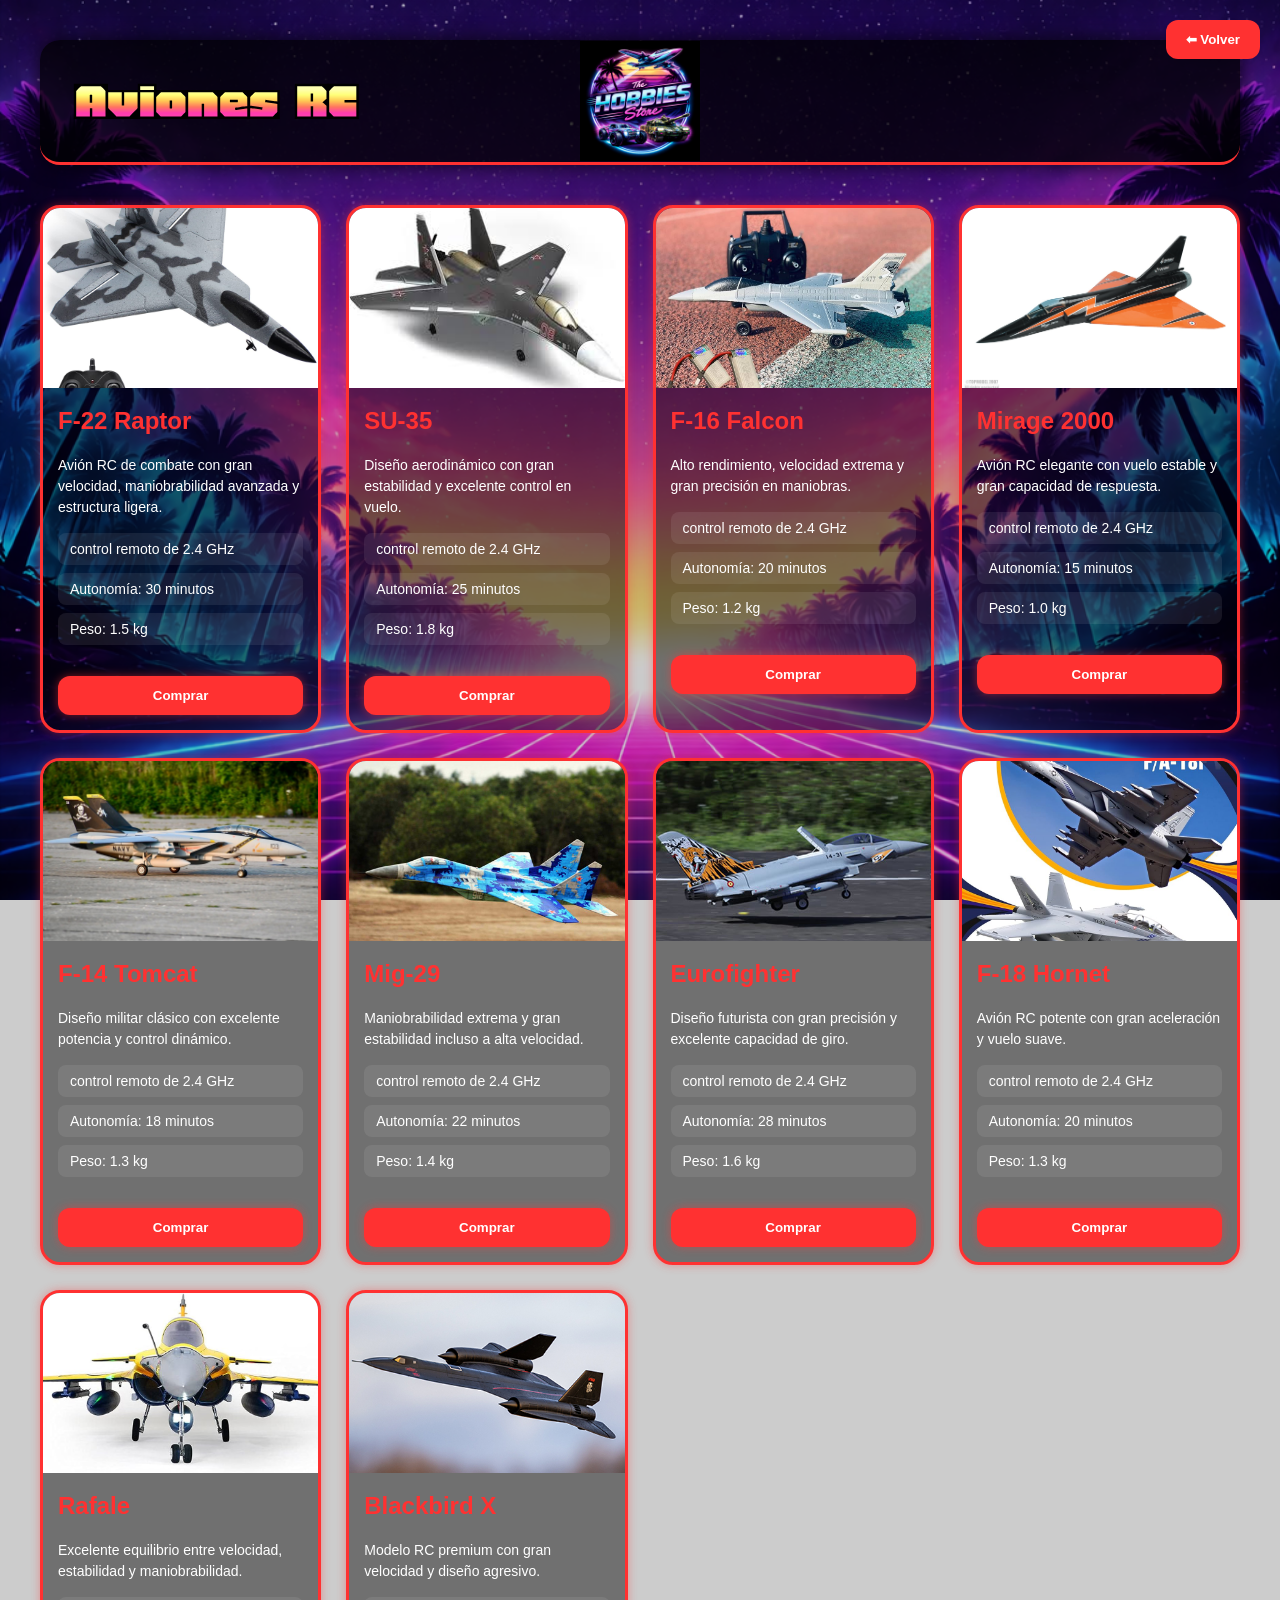
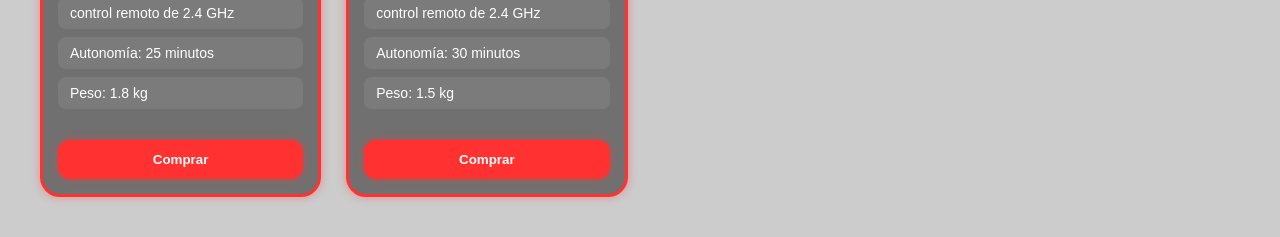
==== aviones.html @ 8b5c064b "proyecto final" ====
<!DOCTYPE html>
<html lang="es">
<head>
<meta charset="UTF-8">
<meta name="viewport" content="width=device-width, initial-scale=1.0">

<title>Aviones RC - The Hobbies Store</title>

<link rel="shortcut icon" href="assets/Tienda de hobbies retro y neón.png" />

<link href="https://fonts.googleapis.com/css2?family=Honk&display=swap" rel="stylesheet">

<link rel="stylesheet" href="css/styles.css">

</head>

<body>

<!-- BOTON FLOTANTE -->

<button class="volver"
onclick="window.location.href='index.html'">

⬅ Volver

</button>

<!-- HEADER -->

<header class="header">

    <h1>Aviones RC</h1>

    <img
    src="assets/Tienda de hobbies retro y neón.png"
    class="logo">

</header>

<!-- GRID DE CARDS -->

<section class="cards-container">

    <!-- CARD 1 -->
    <div class="card-rc">

        <img src="assets/f22 sale 2.jpg">

        <div class="card-content">

            <h2>F-22 Raptor</h2>

            <p>
            Avión RC de combate con gran velocidad,
            maniobrabilidad avanzada y estructura ligera.
            </p>
            
            <ul>
                <li>control remoto de 2.4 GHz</li>
                <li>Autonomía: 30 minutos</li>
                <li>Peso: 1.5 kg</li>
            </ul>
            <button class="buy-btn">

    Comprar

</button>

        </div>

    </div>

    <!-- CARD 2 -->
    <div class="card-rc">

        <img src="assets/su35 rc.jpg">

        <div class="card-content">

            <h2>SU-35</h2>

            <p>
            Diseño aerodinámico con gran estabilidad
            y excelente control en vuelo.
            </p>
            <ul>
                <li>control remoto de 2.4 GHz</li>
                <li>Autonomía: 25 minutos</li>
                <li>Peso: 1.8 kg</li>
            </ul>
            <button class="buy-btn">

    Comprar

</button>

        </div>

    </div>

    <!-- CARD 3 -->
    <div class="card-rc">

        <img src="assets/f16 rc.jpg">

        <div class="card-content">

            <h2>F-16 Falcon</h2>

            <p>
            Alto rendimiento, velocidad extrema
            y gran precisión en maniobras.
            </p>
            <ul>
                <li>control remoto de 2.4 GHz</li>
                <li>Autonomía: 20 minutos</li>
                <li>Peso: 1.2 kg</li>
            </ul>
<button class="buy-btn">

    Comprar

</button>
        </div>

    </div>

    <!-- CARD 4 -->
    <div class="card-rc">

        <img src="assets/mirage-2000 rc.jpg">

        <div class="card-content">

            <h2>Mirage 2000</h2>

            <p>
            Avión RC elegante con vuelo estable
            y gran capacidad de respuesta.
            </p>
            <ul>
                <li>control remoto de 2.4 GHz</li>
                <li>Autonomía: 15 minutos</li>
                <li>Peso: 1.0 kg</li>
            </ul>
<button class="buy-btn">

    Comprar

</button>
        </div>

    </div>

    <!-- CARD 5 -->
    <div class="card-rc">

        <img src="assets/f14 2.jpg">

        <div class="card-content">

            <h2>F-14 Tomcat</h2>

            <p>
            Diseño militar clásico con excelente
            potencia y control dinámico.
            </p>
            <ul>
                <li>control remoto de 2.4 GHz</li>
                <li>Autonomía: 18 minutos</li>
                <li>Peso: 1.3 kg</li>
            </ul>   
        <button class="buy-btn">

    Comprar

</button>
        </div>

    </div>

    <!-- CARD 6 -->
    <div class="card-rc">

        <img src="assets/mig 29 rc.jpg">

        <div class="card-content">

            <h2>Mig-29</h2>

            <p>
            Maniobrabilidad extrema y gran estabilidad
            incluso a alta velocidad.
            </p>

            <ul>
                <li>control remoto de 2.4 GHz</li>
                <li>Autonomía: 22 minutos</li>
                <li>Peso: 1.4 kg</li>
            </ul>   
        
        <button class="buy-btn">

    Comprar

</button>
       
    </div>

    </div>

    <!-- CARD 7 -->
    <div class="card-rc">

        <img src="assets/eurofighter rc.jpg">

        <div class="card-content">

            <h2>Eurofighter</h2>

            <p>
            Diseño futurista con gran precisión
            y excelente capacidad de giro.
            </p>
            <ul>
                <li>control remoto de 2.4 GHz</li>
                <li>Autonomía: 28 minutos</li>
                <li>Peso: 1.6 kg</li>
            </ul>
<button class="buy-btn">

    Comprar

</button>

        </div>

    </div>

    <!-- CARD 8 -->
    <div class="card-rc">

        <img src="assets/f18 rc.jpg">

        <div class="card-content">

            <h2>F-18 Hornet</h2>

            <p>
            Avión RC potente con gran aceleración
            y vuelo suave.
            </p>
                <ul>
                    <li>control remoto de 2.4 GHz</li>
                    <li>Autonomía: 20 minutos</li>
                    <li>Peso: 1.3 kg</li>
                </ul>
<button class="buy-btn">

    Comprar

</button>

        </div>

    </div>

    <!-- CARD 9 -->
    <div class="card-rc">

        <img src="assets/rafale rc.jpg">

        <div class="card-content">

            <h2>Rafale</h2>

            <p>
            Excelente equilibrio entre velocidad,
            estabilidad y maniobrabilidad.
            </p>
            <ul>
                <li>control remoto de 2.4 GHz</li>
                <li>Autonomía: 25 minutos</li>
                <li>Peso: 1.8 kg</li>
            </ul>
<button class="buy-btn">

    Comprar

</button>

        </div>

    </div>

    <!-- CARD 10 -->
    <div class="card-rc">

        <img src="assets/blackbird rc.jpg">

        <div class="card-content">

            <h2>Blackbird X</h2>

            <p>
            Modelo RC premium con gran velocidad
            y diseño agresivo.
            </p>
            <ul>
                <li>control remoto de 2.4 GHz</li>
                <li>Autonomía: 30 minutos</li>
                <li>Peso: 1.5 kg</li>
            </ul>
<button class="buy-btn">

    Comprar

</button>
        </div>

    </div>

</section>

</body>
</html>
---- css/styles.css ----
* {
  box-sizing: border-box;
}

body {
  margin: 0;
  padding: 40px;
  min-height: 100vh;
  background-image: url("../assets/fondo-retro.png.png");
  background-size: cover;
  background-position: center;
  background-attachment: fixed;
  backdrop-filter: brightness(0.8);
  color: white;
  font-family: Arial, Helvetica, sans-serif;
}

.header {
  display: grid;
  grid-template-columns: 1fr auto 1fr;
  align-items: center;
  padding: 1px 35px;
  margin-bottom: 40px;
  background: rgba(0, 0, 0, 0.75);
  border-bottom: 3px solid #ff3131;
  border-radius: 20px;
  box-shadow: 0 0 20px rgba(0, 0, 0, 0.8);
}
.header h1 {
  margin: 0;
  font-size: 60px;
  font-family: "Honk", system-ui;
}

.logo {
  width: 120px;
}

.volver {
  position: fixed;
  top: 20px;
  right: 20px;
  padding: 12px 20px;
  border: none;
  border-radius: 12px;
  background: #ff3131;
  color: white;
  font-weight: bold;
  cursor: pointer;
  transition: 0.3s;
  z-index: 999;
}
.volver:hover {
  transform: scale(1.05);
  background: #ff5555;
}

.cards-container {
  display: grid;
  grid-template-columns: repeat(auto-fit, minmax(230px, 1fr));
  gap: 25px;
}

.card-rc {
  background: rgba(0, 0, 0, 0.45);
  border: 3px solid #ff3131;
  border-radius: 20px;
  overflow: hidden;
  transition: 0.3s;
  box-shadow: 0 0 10px rgba(255, 49, 49, 0.4);
}
.card-rc:hover {
  transform: translateY(-5px);
  box-shadow: 0 0 20px rgba(255, 49, 49, 0.8);
}
.card-rc img {
  width: 100%;
  height: 180px;
  -o-object-fit: cover;
     object-fit: cover;
}
.card-rc .card-content {
  padding: 15px;
}
.card-rc .card-content h2 {
  margin-top: 0;
  color: #ff3131;
}
.card-rc .card-content p {
  line-height: 1.5;
  font-size: 14px;
}
.card-rc .card-content .buy-btn {
  width: 100%;
  margin-top: 15px;
  padding: 12px;
  border: none;
  border-radius: 12px;
  background: #ff3131;
  color: white;
  font-weight: bold;
  cursor: pointer;
  transition: 0.3s;
  box-shadow: 0 0 10px rgba(255, 49, 49, 0.5);
}
.card-rc .card-content .buy-btn:hover {
  transform: scale(1.03);
  background: #ff5555;
  box-shadow: 0 0 20px rgba(255, 49, 49, 0.9);
}

.card-content ul {
  list-style: none;
  padding: 0;
  margin-top: 15px;
}
.card-content ul li {
  margin-bottom: 8px;
  background: rgba(255, 255, 255, 0.08);
  padding: 8px 12px;
  border-radius: 8px;
  font-size: 14px;
  transition: 0.3s;
}
.card-content ul li:hover {
  background: rgba(255, 49, 49, 0.3);
  transform: translateX(5px);
}

@media (max-width: 900px) {
  .header {
    grid-template-columns: 1fr;
    text-align: center;
    gap: 20px;
  }
  .logo {
    margin: auto;
  }
}
.featured-card {
  display: flex;
  flex-direction: row;
  justify-content: space-between;
  align-items: center;
  gap: 40px;
  padding: 30px;
  background: rgba(0, 0, 0, 0.45);
  border: 3px solid #ff3131;
  border-radius: 25px;
  margin-top: 40px;
}

.featured-text {
  flex: 1;
}
.featured-text h2 {
  color: #ff3131;
  font-size: 42px;
  margin-bottom: 20px;
}
.featured-text p {
  line-height: 1.7;
  margin-bottom: 20px;
}

.featured-image {
  flex: 1;
  display: flex;
  justify-content: center;
  align-items: center;
}
.featured-image img {
  width: 100%;
  max-width: 500px;
  height: auto;
  border-radius: 20px;
  -o-object-fit: cover;
     object-fit: cover;
  display: block;
  border: 3px solid #ff3131;
  box-shadow: 0 0 15px rgba(255, 49, 49, 0.6);
  transition: 0.3s;
}
.featured-image img:hover {
  transform: scale(1.03);
  box-shadow: 0 0 30px rgb(255, 49, 49);
}

@media (max-width: 900px) {
  .featured-card {
    flex-direction: column;
  }
}
/* =========================
   TABLET
========================= */
@media (max-width: 1024px) {
  .featured-card {
    gap: 25px;
    padding: 20px;
  }
  .featured-text h2 {
    font-size: 32px;
  }
  .featured-text p {
    font-size: 15px;
  }
  .featured-image img {
    max-width: 400px;
  }
}
/* =========================
   MOBILE
========================= */
@media (max-width: 768px) {
  body {
    padding: 20px;
  }
  header {
    flex-direction: column;
    gap: 20px;
    text-align: center;
  }
  nav {
    flex-wrap: wrap;
    justify-content: center;
  }
  h1 {
    font-size: 42px;
  }
  .featured-card {
    flex-direction: column;
    text-align: center;
    padding: 20px;
  }
  .featured-text {
    width: 100%;
  }
  .featured-text h2 {
    font-size: 28px;
  }
  .featured-text ul {
    text-align: left;
  }
  .featured-image {
    width: 100%;
  }
  .featured-image img {
    max-width: 100%;
  }
  footer {
    flex-direction: column;
    gap: 20px;
    text-align: center;
  }
  .footer-right {
    text-align: center;
  }
}/*# sourceMappingURL=styles.css.map */
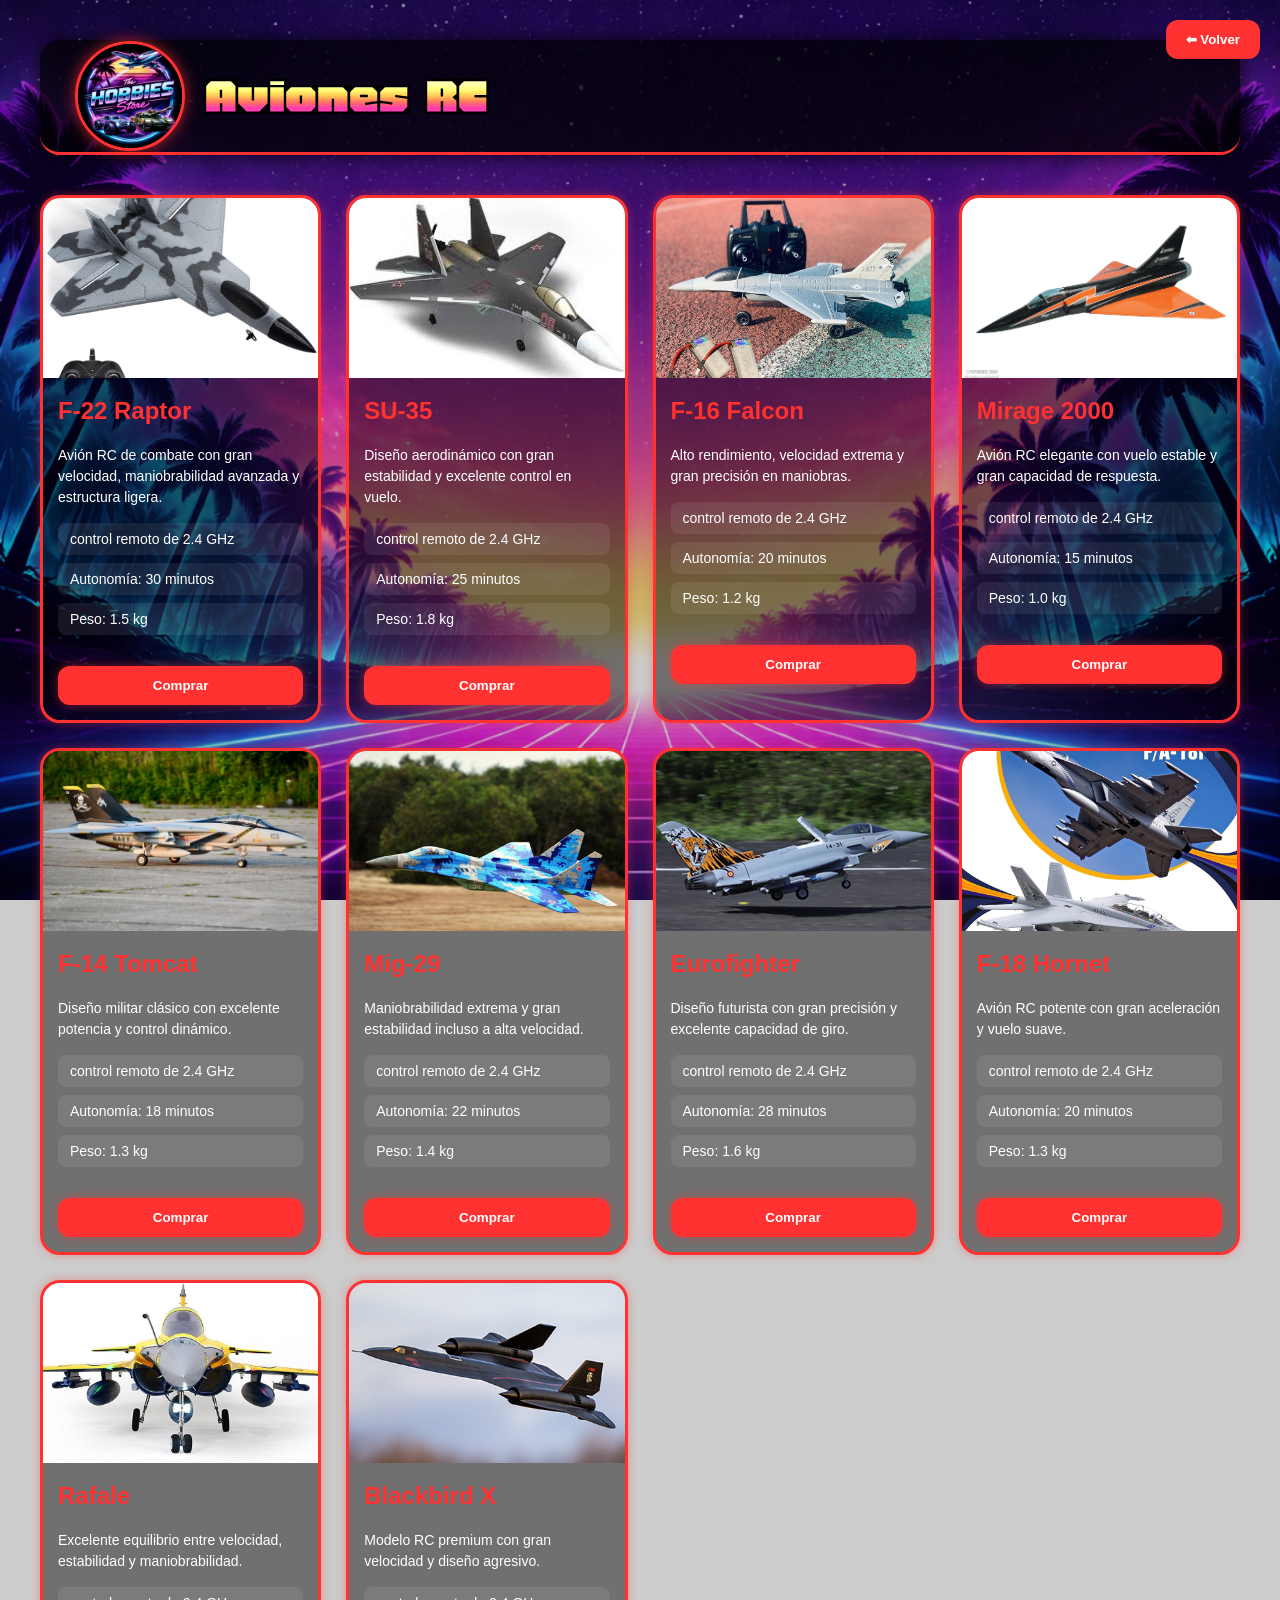
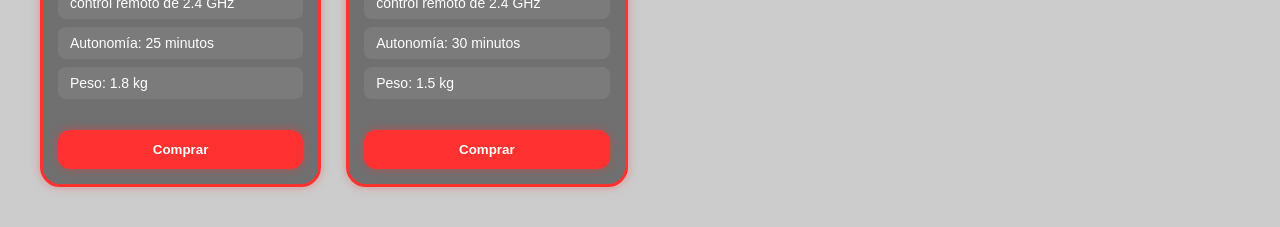
==== commit 12273b68: "responsive updated,video added,imaged added" ====
--- a/aviones.html
+++ b/aviones.html
@@ -29,11 +29,15 @@
 
 <header class="header">
 
-    <h1>Aviones RC</h1>
-
-    <img
-    src="assets/Tienda de hobbies retro y neón.png"
-    class="logo">
+    <div class="logo-container">
+
+        <img
+        src="assets/Tienda de hobbies retro y neón.png"
+        class="logo">
+
+        <h1>Aviones RC</h1>
+
+    </div>
 
 </header>
 
--- a/css/styles.css
+++ b/css/styles.css
@@ -15,10 +15,16 @@
   font-family: Arial, Helvetica, sans-serif;
 }
 
+.header h1 {
+  margin: 0;
+  font-size: 60px;
+  font-family: "Honk", system-ui;
+}
+
 .header {
-  display: grid;
-  grid-template-columns: 1fr auto 1fr;
+  display: flex;
   align-items: center;
+  justify-content: flex-start;
   padding: 1px 35px;
   margin-bottom: 40px;
   background: rgba(0, 0, 0, 0.75);
@@ -26,14 +32,30 @@
   border-radius: 20px;
   box-shadow: 0 0 20px rgba(0, 0, 0, 0.8);
 }
-.header h1 {
+
+.logo-container {
+  display: flex;
+  align-items: center;
+  gap: 20px;
+  flex-direction: row;
+}
+
+.logo-container h1 {
   margin: 0;
-  font-size: 60px;
-  font-family: "Honk", system-ui;
+  white-space: nowrap;
 }
 
 .logo {
-  width: 120px;
+  width: 110px;
+  height: auto;
+  border-radius: 50%;
+  border: 3px solid #ff3131;
+  box-shadow: 0 0 15px rgba(255, 49, 49, 0.7);
+  transition: 0.3s;
+}
+.logo:hover {
+  transform: scale(1.08);
+  box-shadow: 0 0 30px rgb(255, 49, 49);
 }
 
 .volver {
@@ -61,6 +83,17 @@
   gap: 25px;
 }
 
+.tanks-page .card-rc img {
+  width: 100%;
+  height: 180px;
+  -o-object-fit: contain;
+     object-fit: contain;
+  -o-object-position: center;
+     object-position: center;
+  background: #111;
+  padding: 2px;
+}
+
 .card-rc {
   background: rgba(0, 0, 0, 0.45);
   border: 3px solid #ff3131;
@@ -129,9 +162,12 @@
 
 @media (max-width: 900px) {
   .header {
-    grid-template-columns: 1fr;
+    flex-direction: column;
     text-align: center;
     gap: 20px;
+  }
+  .logo-container {
+    flex-direction: column;
   }
   .logo {
     margin: auto;
@@ -216,10 +252,13 @@
   body {
     padding: 20px;
   }
-  header {
+  .header {
     flex-direction: column;
     gap: 20px;
     text-align: center;
+  }
+  .logo-container {
+    flex-direction: column;
   }
   nav {
     flex-wrap: wrap;
@@ -228,6 +267,12 @@
   h1 {
     font-size: 42px;
   }
+  .volver {
+    position: relative;
+    top: auto;
+    right: auto;
+    margin-bottom: 20px;
+  }
   .featured-card {
     flex-direction: column;
     text-align: center;
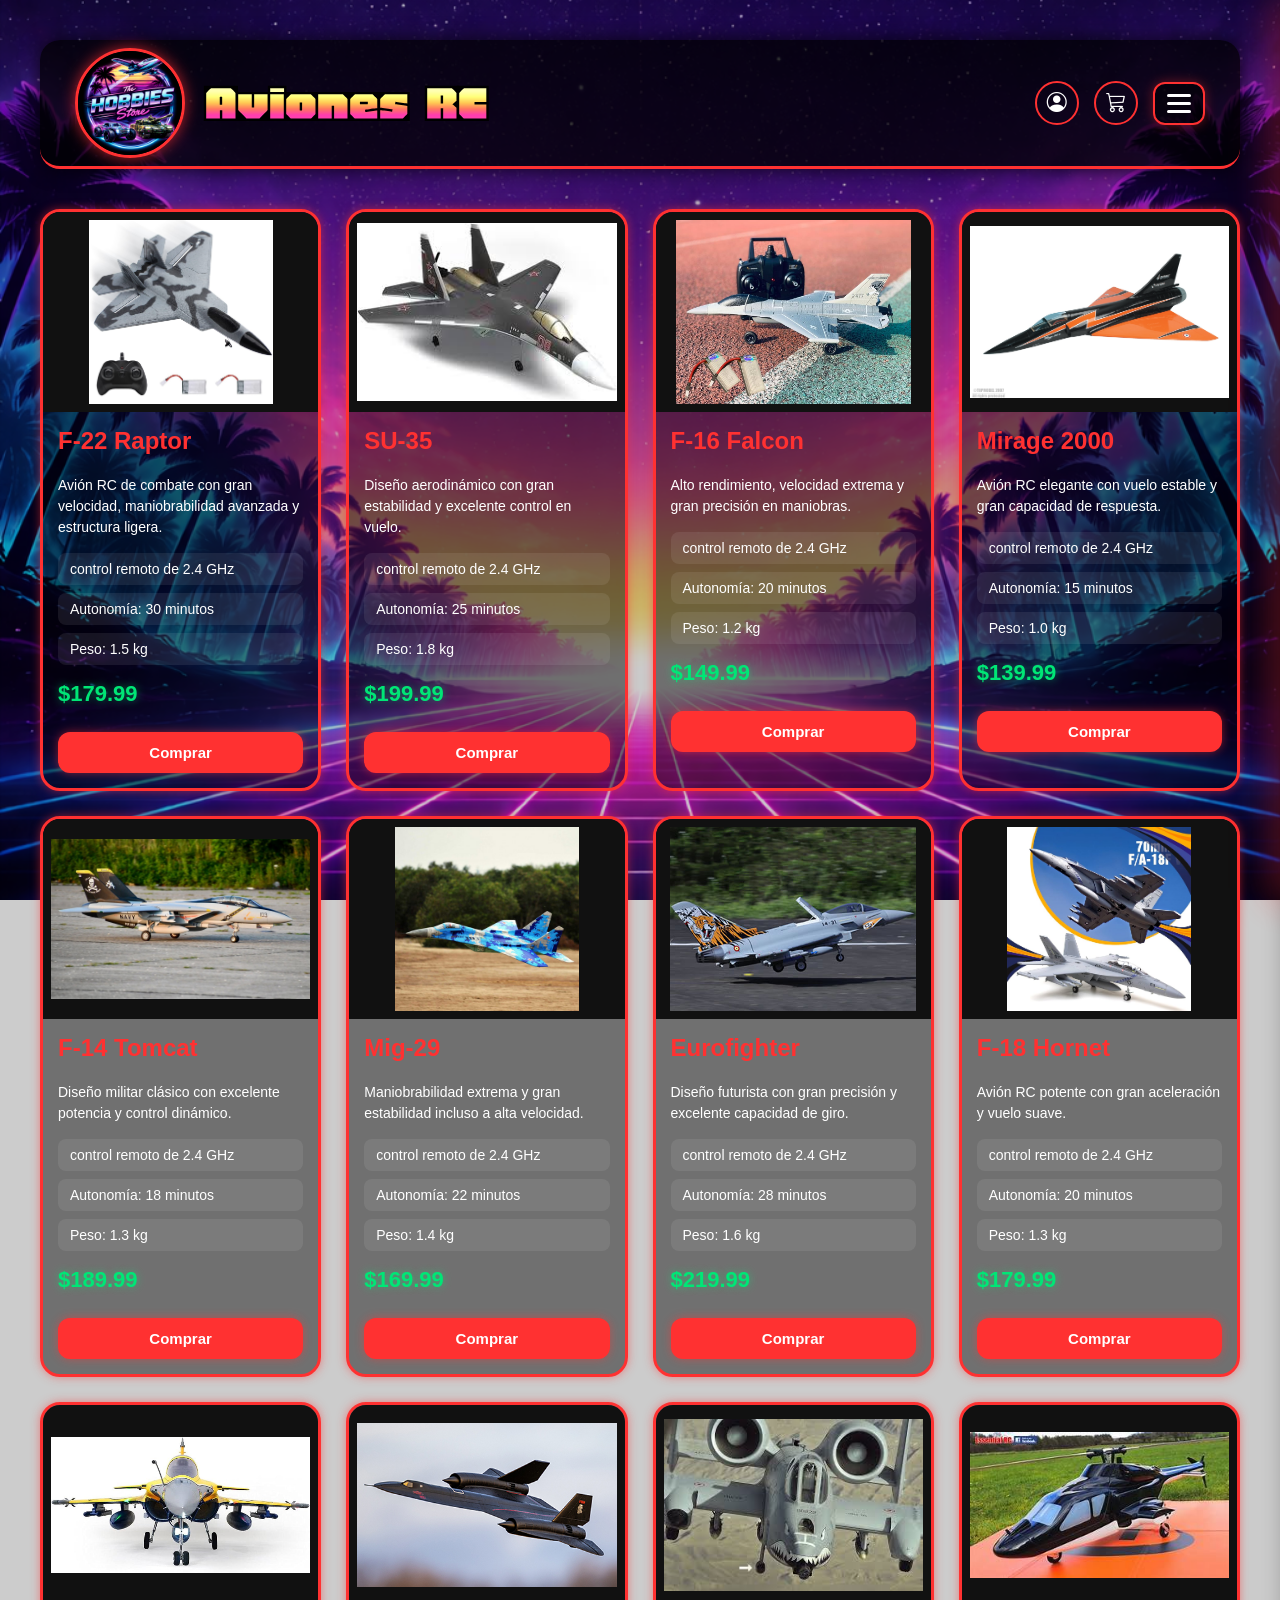
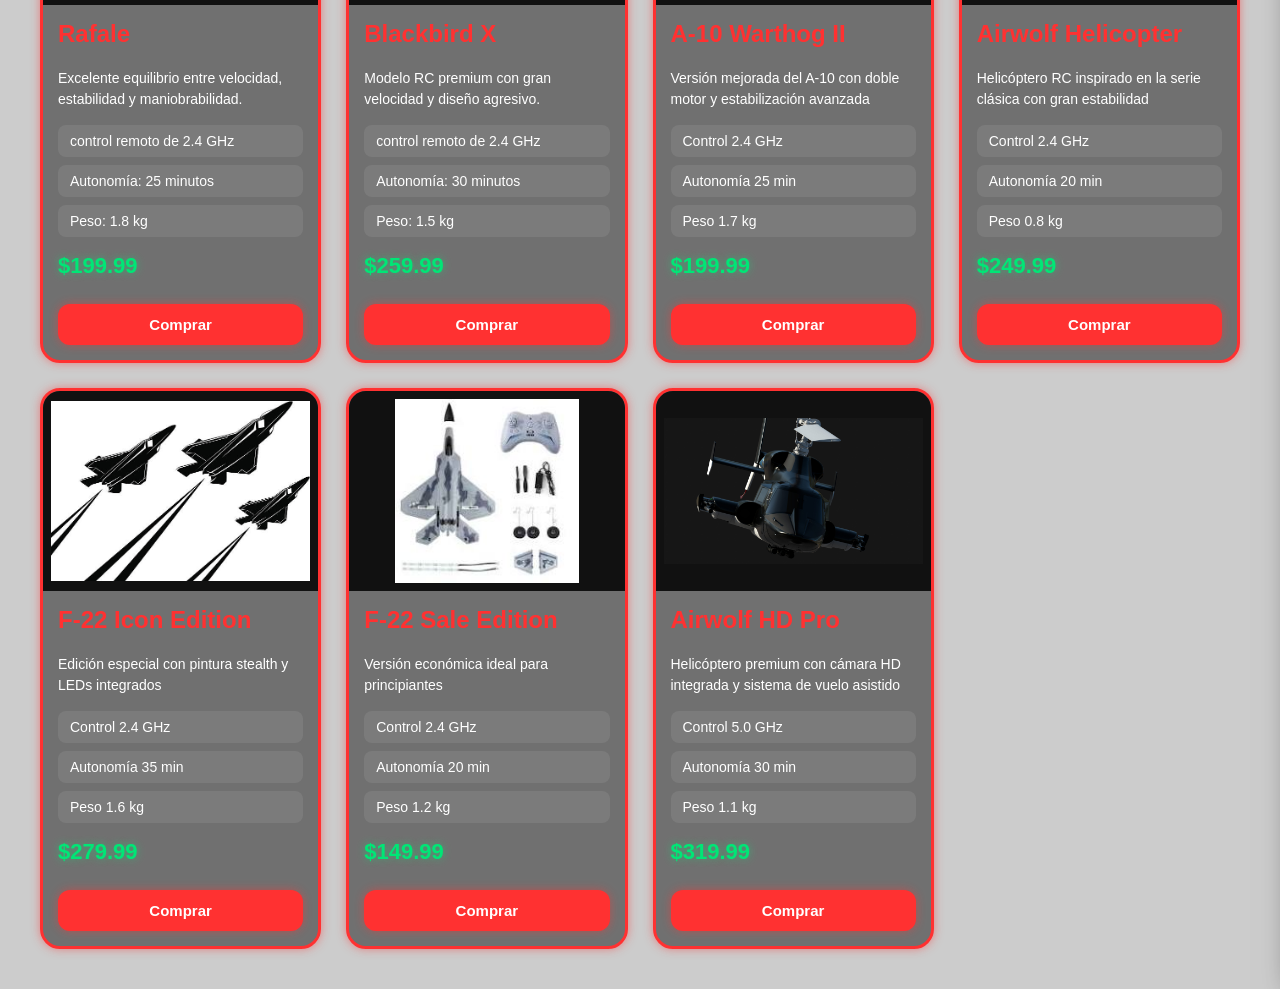
==== commit f86f9d6a: "Update website files and improvements" ====
--- a/aviones.html
+++ b/aviones.html
@@ -11,78 +11,114 @@
 <link href="https://fonts.googleapis.com/css2?family=Honk&display=swap" rel="stylesheet">
 
 <link rel="stylesheet" href="css/styles.css">
+<link rel="stylesheet" href="https://cdn.jsdelivr.net/npm/bootstrap-icons@1.11.1/font/bootstrap-icons.css">
 
 </head>
 
 <body>
 
-<!-- BOTON FLOTANTE -->
-
-<button class="volver"
-onclick="window.location.href='index.html'">
-
-⬅ Volver
-
-</button>
-
 <!-- HEADER -->
-
 <header class="header">
-
     <div class="logo-container">
-
-        <img
-        src="assets/Tienda de hobbies retro y neón.png"
-        class="logo">
-
+        <img src="assets/Tienda de hobbies retro y neón.png" class="logo">
         <h1>Aviones RC</h1>
-
-    </div>
-
+    </div>
+    <div class="header-actions">
+        <span class="user-name" id="user-name"></span>
+        <button class="logout-btn" id="logout-btn" style="display:none;" title="Cerrar sesión">Salir</button>
+        <button id="login-btn" title="Iniciar sesión"><i class="bi bi-person-circle"></i></button>
+        <button id="cart-btn" title="Carrito"><i class="bi bi-cart3"></i><span id="cart-badge">0</span></button>
+    </div>
+    <button class="hamburger" id="hamburger-btn" aria-label="Menú" aria-expanded="false">
+        <span></span><span></span><span></span>
+    </button>
+    <nav class="nav-menu" id="nav-menu">
+        <div class="drawer-header">
+            <span>Menú</span>
+            <button class="drawer-close" aria-label="Cerrar menú">&times;</button>
+        </div>
+        <a href="index.html"><i class="bi bi-house-door-fill"></i> Inicio</a>
+        <a href="aviones.html"><i class="bi bi-airplane-fill"></i> Aviones</a>
+        <a href="carros.html"><i class="bi bi-car-front-fill"></i> Carros</a>
+        <a href="Tanques.html"><i class="bi bi-shield-shaded"></i> Tanques</a>
+        <a href="Drones.html"><i class="bi bi-broadcast-pin"></i> Drones</a>
+        <a href="galeria.html"><i class="bi bi-images"></i> Galería</a>
+    </nav>
 </header>
 
+<!-- LOGIN MODAL -->
+<div class="login-modal" id="login-modal">
+  <div class="login-modal-content">
+    <button class="modal-close" id="login-close">&times;</button>
+    
+    <!-- Login Form -->
+    <form id="login-form">
+      <h2>Iniciar Sesión</h2>
+      <label for="login-email">Correo electrónico</label>
+      <input type="email" id="login-email" placeholder="ejemplo@email.com" required>
+      <label for="login-pass">Contraseña</label>
+      <input type="password" id="login-pass" placeholder="Tu contraseña" required>
+      <button type="submit" class="login-submit">Entrar</button>
+      <p class="switch-form">¿No tienes cuenta? <a href="#" id="show-register">Crear cuenta</a></p>
+    </form>
+
+    <!-- Register Form -->
+    <form id="register-form" style="display:none;">
+      <h2>Crear Cuenta</h2>
+      <label for="reg-name">Nombre</label>
+      <input type="text" id="reg-name" placeholder="Tu nombre" required>
+      <label for="reg-email">Correo electrónico</label>
+      <input type="email" id="reg-email" placeholder="ejemplo@email.com" required>
+      <label for="reg-pass">Contraseña</label>
+      <input type="password" id="reg-pass" placeholder="Crea una contraseña" required>
+      <button type="submit" class="login-submit">Registrarse</button>
+      <p class="switch-form">¿Ya tienes cuenta? <a href="#" id="show-login">Iniciar sesión</a></p>
+    </form>
+  </div>
+</div>
+
+<!-- CART PANEL -->
+<div class="cart-panel" id="cart-panel">
+  <div class="cart-panel-header">
+    <h2>🛒 Mi Carrito</h2>
+    <button class="cart-close-btn" id="cart-close">&times;</button>
+  </div>
+  <div class="cart-panel-body" id="cart-items">
+    <p class="cart-empty">Tu carrito está vacío</p>
+  </div>
+  <div class="cart-panel-footer">
+    <div class="cart-total" id="cart-total"></div>
+    <button class="cart-clear-btn" id="cart-clear">Vaciar carrito</button>
+  </div>
+</div>
+
 <!-- GRID DE CARDS -->
-
 <section class="cards-container">
 
     <!-- CARD 1 -->
     <div class="card-rc">
-
-        <img src="assets/f22 sale 2.jpg">
-
-        <div class="card-content">
-
+        <img src="assets/f22 sale 2.jpg" alt="F-22 Raptor">
+        <div class="card-content">
             <h2>F-22 Raptor</h2>
-
             <p>
             Avión RC de combate con gran velocidad,
             maniobrabilidad avanzada y estructura ligera.
             </p>
-            
             <ul>
                 <li>control remoto de 2.4 GHz</li>
                 <li>Autonomía: 30 minutos</li>
                 <li>Peso: 1.5 kg</li>
             </ul>
-            <button class="buy-btn">
-
-    Comprar
-
-</button>
-
-        </div>
-
+            <span class="product-price" data-price="179.99">$179.99</span>
+            <button class="buy-btn">Comprar</button>
+        </div>
     </div>
 
     <!-- CARD 2 -->
     <div class="card-rc">
-
-        <img src="assets/su35 rc.jpg">
-
-        <div class="card-content">
-
+        <img src="assets/su35 rc.jpg" alt="SU-35">
+        <div class="card-content">
             <h2>SU-35</h2>
-
             <p>
             Diseño aerodinámico con gran estabilidad
             y excelente control en vuelo.
@@ -92,25 +128,16 @@
                 <li>Autonomía: 25 minutos</li>
                 <li>Peso: 1.8 kg</li>
             </ul>
-            <button class="buy-btn">
-
-    Comprar
-
-</button>
-
-        </div>
-
+            <span class="product-price" data-price="199.99">$199.99</span>
+            <button class="buy-btn">Comprar</button>
+        </div>
     </div>
 
     <!-- CARD 3 -->
     <div class="card-rc">
-
-        <img src="assets/f16 rc.jpg">
-
-        <div class="card-content">
-
+        <img src="assets/f16 rc.jpg" alt="F-16 Falcon">
+        <div class="card-content">
             <h2>F-16 Falcon</h2>
-
             <p>
             Alto rendimiento, velocidad extrema
             y gran precisión en maniobras.
@@ -120,24 +147,16 @@
                 <li>Autonomía: 20 minutos</li>
                 <li>Peso: 1.2 kg</li>
             </ul>
-<button class="buy-btn">
-
-    Comprar
-
-</button>
-        </div>
-
+            <span class="product-price" data-price="149.99">$149.99</span>
+            <button class="buy-btn">Comprar</button>
+        </div>
     </div>
 
     <!-- CARD 4 -->
     <div class="card-rc">
-
-        <img src="assets/mirage-2000 rc.jpg">
-
-        <div class="card-content">
-
+        <img src="assets/mirage-2000 rc.jpg" alt="Mirage 2000">
+        <div class="card-content">
             <h2>Mirage 2000</h2>
-
             <p>
             Avión RC elegante con vuelo estable
             y gran capacidad de respuesta.
@@ -147,24 +166,16 @@
                 <li>Autonomía: 15 minutos</li>
                 <li>Peso: 1.0 kg</li>
             </ul>
-<button class="buy-btn">
-
-    Comprar
-
-</button>
-        </div>
-
+            <span class="product-price" data-price="139.99">$139.99</span>
+            <button class="buy-btn">Comprar</button>
+        </div>
     </div>
 
     <!-- CARD 5 -->
     <div class="card-rc">
-
-        <img src="assets/f14 2.jpg">
-
-        <div class="card-content">
-
+        <img src="assets/f14 2.jpg" alt="F-14 Tomcat">
+        <div class="card-content">
             <h2>F-14 Tomcat</h2>
-
             <p>
             Diseño militar clásico con excelente
             potencia y control dinámico.
@@ -174,54 +185,35 @@
                 <li>Autonomía: 18 minutos</li>
                 <li>Peso: 1.3 kg</li>
             </ul>   
-        <button class="buy-btn">
-
-    Comprar
-
-</button>
-        </div>
-
+            <span class="product-price" data-price="189.99">$189.99</span>
+            <button class="buy-btn">Comprar</button>
+        </div>
     </div>
 
     <!-- CARD 6 -->
     <div class="card-rc">
-
-        <img src="assets/mig 29 rc.jpg">
-
-        <div class="card-content">
-
+        <img src="assets/mig 29 rc.jpg" alt="Mig-29">
+        <div class="card-content">
             <h2>Mig-29</h2>
-
             <p>
             Maniobrabilidad extrema y gran estabilidad
             incluso a alta velocidad.
             </p>
-
             <ul>
                 <li>control remoto de 2.4 GHz</li>
                 <li>Autonomía: 22 minutos</li>
                 <li>Peso: 1.4 kg</li>
             </ul>   
-        
-        <button class="buy-btn">
-
-    Comprar
-
-</button>
-       
-    </div>
-
+            <span class="product-price" data-price="169.99">$169.99</span>
+            <button class="buy-btn">Comprar</button>
+        </div>
     </div>
 
     <!-- CARD 7 -->
     <div class="card-rc">
-
-        <img src="assets/eurofighter rc.jpg">
-
-        <div class="card-content">
-
+        <img src="assets/eurofighter rc.jpg" alt="Eurofighter">
+        <div class="card-content">
             <h2>Eurofighter</h2>
-
             <p>
             Diseño futurista con gran precisión
             y excelente capacidad de giro.
@@ -231,53 +223,35 @@
                 <li>Autonomía: 28 minutos</li>
                 <li>Peso: 1.6 kg</li>
             </ul>
-<button class="buy-btn">
-
-    Comprar
-
-</button>
-
-        </div>
-
+            <span class="product-price" data-price="219.99">$219.99</span>
+            <button class="buy-btn">Comprar</button>
+        </div>
     </div>
 
     <!-- CARD 8 -->
     <div class="card-rc">
-
-        <img src="assets/f18 rc.jpg">
-
-        <div class="card-content">
-
+        <img src="assets/f18 rc.jpg" alt="F-18 Hornet">
+        <div class="card-content">
             <h2>F-18 Hornet</h2>
-
             <p>
             Avión RC potente con gran aceleración
             y vuelo suave.
             </p>
-                <ul>
-                    <li>control remoto de 2.4 GHz</li>
-                    <li>Autonomía: 20 minutos</li>
-                    <li>Peso: 1.3 kg</li>
-                </ul>
-<button class="buy-btn">
-
-    Comprar
-
-</button>
-
-        </div>
-
+            <ul>
+                <li>control remoto de 2.4 GHz</li>
+                <li>Autonomía: 20 minutos</li>
+                <li>Peso: 1.3 kg</li>
+            </ul>
+            <span class="product-price" data-price="179.99">$179.99</span>
+            <button class="buy-btn">Comprar</button>
+        </div>
     </div>
 
     <!-- CARD 9 -->
     <div class="card-rc">
-
-        <img src="assets/rafale rc.jpg">
-
-        <div class="card-content">
-
+        <img src="assets/rafale rc.jpg" alt="Rafale">
+        <div class="card-content">
             <h2>Rafale</h2>
-
             <p>
             Excelente equilibrio entre velocidad,
             estabilidad y maniobrabilidad.
@@ -287,25 +261,16 @@
                 <li>Autonomía: 25 minutos</li>
                 <li>Peso: 1.8 kg</li>
             </ul>
-<button class="buy-btn">
-
-    Comprar
-
-</button>
-
-        </div>
-
+            <span class="product-price" data-price="199.99">$199.99</span>
+            <button class="buy-btn">Comprar</button>
+        </div>
     </div>
 
     <!-- CARD 10 -->
     <div class="card-rc">
-
-        <img src="assets/blackbird rc.jpg">
-
-        <div class="card-content">
-
+        <img src="assets/blackbird rc.jpg" alt="Blackbird X">
+        <div class="card-content">
             <h2>Blackbird X</h2>
-
             <p>
             Modelo RC premium con gran velocidad
             y diseño agresivo.
@@ -315,16 +280,93 @@
                 <li>Autonomía: 30 minutos</li>
                 <li>Peso: 1.5 kg</li>
             </ul>
-<button class="buy-btn">
-
-    Comprar
-
-</button>
-        </div>
-
+            <span class="product-price" data-price="259.99">$259.99</span>
+            <button class="buy-btn">Comprar</button>
+        </div>
+    </div>
+
+    <!-- CARD 11 -->
+    <div class="card-rc">
+        <img src="assets/a10 hd.jpg" alt="A-10 Warthog II">
+        <div class="card-content">
+            <h2>A-10 Warthog II</h2>
+            <p>Versión mejorada del A-10 con doble motor y estabilización avanzada</p>
+            <ul>
+                <li>Control 2.4 GHz</li>
+                <li>Autonomía 25 min</li>
+                <li>Peso 1.7 kg</li>
+            </ul>
+            <span class="product-price" data-price="199.99">$199.99</span>
+            <button class="buy-btn">Comprar</button>
+        </div>
+    </div>
+
+    <!-- CARD 12 -->
+    <div class="card-rc">
+        <img src="assets/air wolf rc.jpg" alt="Airwolf Helicopter">
+        <div class="card-content">
+            <h2>Airwolf Helicopter</h2>
+            <p>Helicóptero RC inspirado en la serie clásica con gran estabilidad</p>
+            <ul>
+                <li>Control 2.4 GHz</li>
+                <li>Autonomía 20 min</li>
+                <li>Peso 0.8 kg</li>
+            </ul>
+            <span class="product-price" data-price="249.99">$249.99</span>
+            <button class="buy-btn">Comprar</button>
+        </div>
+    </div>
+
+    <!-- CARD 13 -->
+    <div class="card-rc">
+        <img src="assets/f22 icon ok.jpg" alt="F-22 Icon Edition">
+        <div class="card-content">
+            <h2>F-22 Icon Edition</h2>
+            <p>Edición especial con pintura stealth y LEDs integrados</p>
+            <ul>
+                <li>Control 2.4 GHz</li>
+                <li>Autonomía 35 min</li>
+                <li>Peso 1.6 kg</li>
+            </ul>
+            <span class="product-price" data-price="279.99">$279.99</span>
+            <button class="buy-btn">Comprar</button>
+        </div>
+    </div>
+
+    <!-- CARD 14 -->
+    <div class="card-rc">
+        <img src="assets/f22 sale.jpg" alt="F-22 Sale Edition">
+        <div class="card-content">
+            <h2>F-22 Sale Edition</h2>
+            <p>Versión económica ideal para principiantes</p>
+            <ul>
+                <li>Control 2.4 GHz</li>
+                <li>Autonomía 20 min</li>
+                <li>Peso 1.2 kg</li>
+            </ul>
+            <span class="product-price" data-price="149.99">$149.99</span>
+            <button class="buy-btn">Comprar</button>
+        </div>
+    </div>
+
+    <!-- CARD 15 -->
+    <div class="card-rc">
+        <img src="assets/airwolf hd.jpg" alt="Airwolf HD Pro">
+        <div class="card-content">
+            <h2>Airwolf HD Pro</h2>
+            <p>Helicóptero premium con cámara HD integrada y sistema de vuelo asistido</p>
+            <ul>
+                <li>Control 5.0 GHz</li>
+                <li>Autonomía 30 min</li>
+                <li>Peso 1.1 kg</li>
+            </ul>
+            <span class="product-price" data-price="319.99">$319.99</span>
+            <button class="buy-btn">Comprar</button>
+        </div>
     </div>
 
 </section>
 
+<script src="script.js"></script>
 </body>
 </html>
--- a/css/styles.css
+++ b/css/styles.css
@@ -13,24 +13,30 @@
   backdrop-filter: brightness(0.8);
   color: white;
   font-family: Arial, Helvetica, sans-serif;
-}
-
-.header h1 {
-  margin: 0;
-  font-size: 60px;
-  font-family: "Honk", system-ui;
-}
-
+  overflow-x: hidden;
+}
+
+/* =========================
+   HEADER
+========================= */
 .header {
   display: flex;
   align-items: center;
-  justify-content: flex-start;
-  padding: 1px 35px;
+  justify-content: space-between;
+  padding: 8px 35px;
   margin-bottom: 40px;
   background: rgba(0, 0, 0, 0.75);
   border-bottom: 3px solid #ff3131;
   border-radius: 20px;
   box-shadow: 0 0 20px rgba(0, 0, 0, 0.8);
+  position: relative;
+  z-index: 1000;
+}
+
+.header h1 {
+  margin: 0;
+  font-size: 60px;
+  font-family: "Honk", system-ui;
 }
 
 .logo-container {
@@ -58,40 +64,285 @@
   box-shadow: 0 0 30px rgb(255, 49, 49);
 }
 
+/* =========================
+   HEADER ACTIONS (login, cart)
+========================= */
+.header-actions {
+  display: flex;
+  align-items: center;
+  gap: 15px;
+  margin-left: auto;
+  margin-right: 15px;
+}
+
+.header-actions button {
+  background: none;
+  border: 2px solid #ff3131;
+  border-radius: 50%;
+  width: 44px;
+  height: 44px;
+  display: flex;
+  align-items: center;
+  justify-content: center;
+  cursor: pointer;
+  color: white;
+  font-size: 20px;
+  transition: 0.3s;
+  position: relative;
+}
+
+.header-actions button:hover {
+  background: #ff3131;
+  box-shadow: 0 0 15px rgba(255, 49, 49, 0.7);
+}
+
+.header-actions .user-name {
+  font-size: 13px;
+  color: #ff9999;
+  max-width: 80px;
+  overflow: hidden;
+  text-overflow: ellipsis;
+  white-space: nowrap;
+}
+
+.header-actions .logout-btn {
+  background: none;
+  border: 1px solid #ff5555;
+  border-radius: 8px;
+  width: auto;
+  height: auto;
+  padding: 5px 10px;
+  font-size: 12px;
+  color: #ff9999;
+}
+
+/* Cart badge */
+#cart-badge {
+  position: absolute;
+  top: -6px;
+  right: -6px;
+  background: #ff3131;
+  color: white;
+  font-size: 11px;
+  font-weight: bold;
+  width: 20px;
+  height: 20px;
+  border-radius: 50%;
+  display: none;
+  align-items: center;
+  justify-content: center;
+}
+
+/* =========================
+   HAMBURGER BUTTON (Always Visible)
+========================= */
+.hamburger {
+  display: flex;
+  flex-direction: column;
+  justify-content: center;
+  align-items: center;
+  gap: 5px;
+  background: rgba(0, 0, 0, 0.5);
+  border: 2px solid #ff3131;
+  border-radius: 12px;
+  cursor: pointer;
+  padding: 10px 12px;
+  z-index: 1002;
+  transition: 0.3s;
+  box-shadow: 0 0 12px rgba(255, 49, 49, 0.4);
+  position: relative;
+  flex-shrink: 0;
+}
+
+.hamburger:hover {
+  background: #ff3131;
+  box-shadow: 0 0 20px rgba(255, 49, 49, 0.85);
+  transform: scale(1.05);
+}
+
+.hamburger span {
+  display: block;
+  width: 24px;
+  height: 3px;
+  background: white;
+  border-radius: 3px;
+  transition: transform 0.3s ease, opacity 0.3s ease;
+  transform-origin: center;
+}
+
+.hamburger.hamburger-active span:nth-child(1),
+.hamburger-active span:nth-child(1) {
+  transform: translateY(8px) rotate(45deg);
+}
+
+.hamburger.hamburger-active span:nth-child(2),
+.hamburger-active span:nth-child(2) {
+  opacity: 0;
+  transform: scaleX(0);
+}
+
+.hamburger.hamburger-active span:nth-child(3),
+.hamburger-active span:nth-child(3) {
+  transform: translateY(-8px) rotate(-45deg);
+}
+
+/* =========================
+   OFF-CANVAS NAV DRAWER
+========================= */
+.nav-menu {
+  position: fixed;
+  top: 0;
+  right: 0;
+  width: 320px;
+  max-width: 85vw;
+  height: 100vh;
+  background: rgba(10, 10, 14, 0.98);
+  backdrop-filter: blur(16px);
+  -webkit-backdrop-filter: blur(16px);
+  border-left: 2px solid #ff3131;
+  box-shadow: -10px 0 35px rgba(255, 49, 49, 0.35);
+  display: flex;
+  flex-direction: column;
+  padding: 20px 18px 30px;
+  gap: 8px;
+  z-index: 1002;
+  transform: translateX(100%);
+  transition: transform 0.35s cubic-bezier(0.2, 0.8, 0.2, 1);
+  overflow-y: auto;
+}
+
+.nav-menu.nav-open {
+  transform: translateX(0);
+}
+
+.nav-menu .drawer-header {
+  display: flex;
+  align-items: center;
+  justify-content: space-between;
+  font-family: "Honk", system-ui;
+  font-size: 32px;
+  color: #ff3131;
+  margin-bottom: 15px;
+  padding-bottom: 12px;
+  border-bottom: 1px solid rgba(255, 49, 49, 0.3);
+  text-shadow: 0 0 12px rgba(255, 49, 49, 0.6);
+  letter-spacing: 1px;
+}
+
+.nav-menu .drawer-close {
+  background: rgba(255, 49, 49, 0.15);
+  border: 1px solid #ff3131;
+  color: #fff;
+  font-size: 26px;
+  line-height: 1;
+  width: 38px;
+  height: 38px;
+  border-radius: 10px;
+  cursor: pointer;
+  display: flex;
+  align-items: center;
+  justify-content: center;
+  transition: all 0.25s ease;
+  font-family: Arial, sans-serif;
+}
+
+.nav-menu .drawer-close:hover {
+  background: #ff3131;
+  color: #fff;
+  box-shadow: 0 0 12px rgba(255, 49, 49, 0.8);
+  transform: scale(1.05);
+}
+
+.nav-menu a {
+  display: flex;
+  align-items: center;
+  gap: 14px;
+  text-decoration: none;
+  color: #e8e9f0;
+  font-size: 17px;
+  font-weight: bold;
+  padding: 13px 18px;
+  border-radius: 12px;
+  transition: all 0.25s ease;
+  border: 1px solid transparent;
+  min-height: 48px;
+  cursor: pointer;
+}
+
+.nav-menu a i {
+  font-size: 20px;
+  color: #ff3131;
+  transition: transform 0.25s ease, color 0.25s ease;
+}
+
+.nav-menu a:hover,
+.nav-menu a:focus {
+  background: rgba(255, 49, 49, 0.22);
+  color: #ffffff;
+  border-color: rgba(255, 49, 49, 0.7);
+  box-shadow: 0 0 15px rgba(255, 49, 49, 0.4);
+  transform: translateX(-4px);
+}
+
+.nav-menu a:hover i,
+.nav-menu a:focus i {
+  color: #ff6666;
+  transform: scale(1.2);
+}
+
+/* =========================
+   NAV BACKDROP OVERLAY
+========================= */
+.nav-overlay {
+  position: fixed;
+  inset: 0;
+  background: rgba(0, 0, 0, 0.7);
+  backdrop-filter: blur(5px);
+  -webkit-backdrop-filter: blur(5px);
+  opacity: 0;
+  visibility: hidden;
+  pointer-events: none;
+  transition: opacity 0.35s ease, visibility 0.35s ease;
+  z-index: 998;
+}
+
+.nav-overlay.overlay-open {
+  opacity: 1;
+  visibility: visible;
+  pointer-events: auto;
+}
+
+/* =========================
+   VOLVER BUTTON
+========================= */
 .volver {
-  position: fixed;
-  top: 20px;
-  right: 20px;
-  padding: 12px 20px;
+  display: inline-flex;
+  align-items: center;
+  gap: 6px;
+  padding: 10px 18px;
   border: none;
   border-radius: 12px;
   background: #ff3131;
   color: white;
   font-weight: bold;
-  cursor: pointer;
-  transition: 0.3s;
-  z-index: 999;
+  font-size: 14px;
+  cursor: pointer;
+  transition: 0.3s;
+  box-shadow: 0 0 10px rgba(255, 49, 49, 0.4);
 }
 .volver:hover {
   transform: scale(1.05);
   background: #ff5555;
-}
-
+  box-shadow: 0 0 15px rgba(255, 49, 49, 0.8);
+}
+
+/* =========================
+   CARDS GRID
+========================= */
 .cards-container {
   display: grid;
   grid-template-columns: repeat(auto-fit, minmax(230px, 1fr));
   gap: 25px;
-}
-
-.tanks-page .card-rc img {
-  width: 100%;
-  height: 180px;
-  -o-object-fit: contain;
-     object-fit: contain;
-  -o-object-position: center;
-     object-position: center;
-  background: #111;
-  padding: 2px;
 }
 
 .card-rc {
@@ -100,18 +351,24 @@
   border-radius: 20px;
   overflow: hidden;
   transition: 0.3s;
-  box-shadow: 0 0 10px rgba(255, 49, 49, 0.4);
+  box-shadow: 0 0 10px rgba(255, 49, 49, 0.5);
 }
 .card-rc:hover {
   transform: translateY(-5px);
   box-shadow: 0 0 20px rgba(255, 49, 49, 0.8);
 }
+
+/* CENTERED IMAGES FIX */
 .card-rc img {
   width: 100%;
-  height: 180px;
-  -o-object-fit: cover;
-     object-fit: cover;
-}
+  height: 200px;
+  object-fit: contain;
+  object-position: center;
+  background: #111;
+  padding: 8px;
+  display: block;
+}
+
 .card-rc .card-content {
   padding: 15px;
 }
@@ -123,6 +380,17 @@
   line-height: 1.5;
   font-size: 14px;
 }
+
+/* Product price */
+.product-price {
+  display: block;
+  font-size: 22px;
+  font-weight: bold;
+  color: #00e676;
+  margin: 10px 0;
+  text-shadow: 0 0 8px rgba(0, 230, 118, 0.5);
+}
+
 .card-rc .card-content .buy-btn {
   width: 100%;
   margin-top: 15px;
@@ -132,6 +400,7 @@
   background: #ff3131;
   color: white;
   font-weight: bold;
+  font-size: 15px;
   cursor: pointer;
   transition: 0.3s;
   box-shadow: 0 0 10px rgba(255, 49, 49, 0.5);
@@ -160,19 +429,21 @@
   transform: translateX(5px);
 }
 
-@media (max-width: 900px) {
-  .header {
-    flex-direction: column;
-    text-align: center;
-    gap: 20px;
-  }
-  .logo-container {
-    flex-direction: column;
-  }
-  .logo {
-    margin: auto;
-  }
-}
+/* =========================
+   TANKS PAGE - override
+========================= */
+.tanks-page .card-rc img {
+  width: 100%;
+  height: 200px;
+  object-fit: contain;
+  object-position: center;
+  background: #111;
+  padding: 8px;
+}
+
+/* =========================
+   FEATURED CARD (index)
+========================= */
 .featured-card {
   display: flex;
   flex-direction: row;
@@ -222,61 +493,436 @@
   box-shadow: 0 0 30px rgb(255, 49, 49);
 }
 
-@media (max-width: 900px) {
-  .featured-card {
-    flex-direction: column;
-  }
-}
-/* =========================
-   TABLET
-========================= */
-@media (max-width: 1024px) {
-  .featured-card {
-    gap: 25px;
-    padding: 20px;
-  }
-  .featured-text h2 {
+/* =========================
+   LOGIN MODAL
+========================= */
+.login-modal {
+  position: fixed;
+  top: 0; left: 0;
+  width: 100%; height: 100%;
+  background: rgba(0, 0, 0, 0.8);
+  display: none;
+  justify-content: center;
+  align-items: center;
+  z-index: 2000;
+  backdrop-filter: blur(6px);
+}
+.login-modal.modal-open {
+  display: flex;
+}
+
+.login-modal-content {
+  background: linear-gradient(145deg, #1a1a2e, #16213e);
+  border: 3px solid #ff3131;
+  border-radius: 20px;
+  padding: 35px;
+  width: 90%;
+  max-width: 400px;
+  position: relative;
+  box-shadow: 0 0 40px rgba(255, 49, 49, 0.4);
+  animation: modalSlideIn 0.3s ease;
+}
+
+@keyframes modalSlideIn {
+  from { transform: translateY(-30px); opacity: 0; }
+  to   { transform: translateY(0); opacity: 1; }
+}
+
+.login-modal-content h2 {
+  color: #ff3131;
+  margin-top: 0;
+  text-align: center;
+  font-size: 26px;
+}
+
+.login-modal-content .modal-close {
+  position: absolute;
+  top: 12px; right: 16px;
+  background: none;
+  border: none;
+  color: white;
+  font-size: 28px;
+  cursor: pointer;
+  transition: 0.3s;
+}
+.login-modal-content .modal-close:hover {
+  color: #ff3131;
+}
+
+.login-modal-content label {
+  display: block;
+  margin-top: 15px;
+  margin-bottom: 5px;
+  color: #ccc;
+  font-size: 14px;
+}
+
+.login-modal-content input {
+  width: 100%;
+  padding: 12px 15px;
+  border: 2px solid rgba(255, 49, 49, 0.3);
+  border-radius: 10px;
+  background: rgba(255, 255, 255, 0.08);
+  color: white;
+  font-size: 15px;
+  outline: none;
+  transition: 0.3s;
+}
+.login-modal-content input:focus {
+  border-color: #ff3131;
+  box-shadow: 0 0 10px rgba(255, 49, 49, 0.3);
+}
+
+.login-modal-content .login-submit {
+  width: 100%;
+  padding: 14px;
+  border: none;
+  border-radius: 12px;
+  background: #ff3131;
+  color: white;
+  font-size: 16px;
+  font-weight: bold;
+  cursor: pointer;
+  margin-top: 20px;
+  transition: 0.3s;
+}
+.login-modal-content .login-submit:hover {
+  background: #ff5555;
+  box-shadow: 0 0 15px rgba(255, 49, 49, 0.7);
+}
+
+.login-modal-content .switch-form {
+  text-align: center;
+  margin-top: 15px;
+  font-size: 14px;
+  color: #aaa;
+}
+.login-modal-content .switch-form a {
+  color: #ff3131;
+  text-decoration: none;
+  font-weight: bold;
+}
+.login-modal-content .switch-form a:hover {
+  text-decoration: underline;
+}
+
+/* =========================
+   CART PANEL (sidebar)
+========================= */
+.cart-panel {
+  position: fixed;
+  top: 0;
+  right: -420px;
+  width: 400px;
+  max-width: 90vw;
+  height: 100%;
+  background: linear-gradient(180deg, #1a1a2e, #0f0f1a);
+  border-left: 3px solid #ff3131;
+  z-index: 3000;
+  transition: right 0.35s ease;
+  display: flex;
+  flex-direction: column;
+  box-shadow: -5px 0 30px rgba(0, 0, 0, 0.6);
+}
+.cart-panel.cart-open {
+  right: 0;
+}
+
+.cart-panel-header {
+  display: flex;
+  justify-content: space-between;
+  align-items: center;
+  padding: 20px 25px;
+  border-bottom: 2px solid rgba(255, 49, 49, 0.3);
+}
+
+.cart-panel-header h2 {
+  margin: 0;
+  color: #ff3131;
+  font-size: 22px;
+}
+
+.cart-panel-header .cart-close-btn {
+  background: none;
+  border: none;
+  color: white;
+  font-size: 26px;
+  cursor: pointer;
+  transition: 0.3s;
+}
+.cart-panel-header .cart-close-btn:hover {
+  color: #ff3131;
+}
+
+.cart-panel-body {
+  flex: 1;
+  overflow-y: auto;
+  padding: 15px 25px;
+}
+
+.cart-empty {
+  text-align: center;
+  color: #888;
+  margin-top: 60px;
+  font-size: 16px;
+}
+
+.cart-item {
+  display: flex;
+  justify-content: space-between;
+  align-items: center;
+  padding: 12px;
+  margin-bottom: 10px;
+  background: rgba(255, 255, 255, 0.06);
+  border-radius: 12px;
+  border: 1px solid rgba(255, 49, 49, 0.2);
+}
+
+.cart-item-info {
+  display: flex;
+  flex-direction: column;
+  gap: 4px;
+}
+.cart-item-info strong {
+  font-size: 14px;
+  color: #fff;
+}
+.cart-item-info span {
+  font-size: 13px;
+  color: #00e676;
+}
+
+.cart-item-actions {
+  display: flex;
+  align-items: center;
+  gap: 8px;
+}
+
+.cart-qty-btn {
+  width: 28px;
+  height: 28px;
+  border: 1px solid #ff3131;
+  border-radius: 6px;
+  background: rgba(255, 49, 49, 0.15);
+  color: white;
+  font-size: 16px;
+  cursor: pointer;
+  display: flex;
+  align-items: center;
+  justify-content: center;
+  transition: 0.3s;
+}
+.cart-qty-btn:hover {
+  background: #ff3131;
+}
+
+.cart-remove-btn {
+  width: 28px;
+  height: 28px;
+  border: none;
+  border-radius: 6px;
+  background: rgba(255, 0, 0, 0.2);
+  color: #ff5555;
+  font-size: 14px;
+  cursor: pointer;
+  transition: 0.3s;
+}
+.cart-remove-btn:hover {
+  background: #ff3131;
+  color: white;
+}
+
+.cart-panel-footer {
+  padding: 20px 25px;
+  border-top: 2px solid rgba(255, 49, 49, 0.3);
+}
+
+.cart-total {
+  font-size: 18px;
+  font-weight: bold;
+  color: #00e676;
+  margin-bottom: 12px;
+}
+
+.cart-clear-btn {
+  width: 100%;
+  padding: 12px;
+  border: 2px solid #ff3131;
+  border-radius: 12px;
+  background: transparent;
+  color: #ff3131;
+  font-weight: bold;
+  font-size: 15px;
+  cursor: pointer;
+  transition: 0.3s;
+}
+.cart-clear-btn:hover {
+  background: #ff3131;
+  color: white;
+}
+
+/* =========================
+   FOOTER BASE STYLES
+========================= */
+footer {
+  display: flex;
+  justify-content: space-between;
+  align-items: center;
+  background-color: rgba(8, 8, 8, 0.7);
+  border-bottom: 2px solid #ff3131;
+  padding: 15px 25px;
+  margin-top: 40px;
+  border-radius: 15px;
+  flex-wrap: wrap;
+  gap: 15px;
+}
+
+.footer-left {
+  flex: 1;
+  min-width: 200px;
+}
+
+.footer-center {
+  flex: 1;
+  text-align: center;
+  min-width: 250px;
+}
+
+.footer-right {
+  flex: 1;
+  text-align: right;
+  min-width: 200px;
+}
+
+.footer-right i {
+  font-size: 32px;
+  margin-left: 18px;
+  color: white;
+  transition: 0.3s;
+}
+
+.footer-right i:hover {
+  color: #ff3131;
+  text-shadow: 0 0 10px rgba(255, 49, 49, 0.8);
+}
+
+footer img {
+  width: 20px;
+  height: auto;
+  margin-left: 10px;
+}
+
+footer iframe {
+  max-width: 100%;
+}
+
+/* =========================
+   CONTACT FORM
+========================= */
+.formulario {
+  background: rgba(18, 18, 26, 0.75);
+  border: 2px solid #ff3131;
+  border-radius: 20px;
+  padding: 30px;
+  max-width: 600px;
+  margin: 20px auto 40px;
+  box-shadow: 0 0 20px rgba(255, 49, 49, 0.25);
+}
+.formulario form {
+  display: flex;
+  flex-direction: column;
+}
+.formulario label {
+  font-weight: bold;
+  color: #ff9999;
+  margin-bottom: 6px;
+  font-size: 15px;
+}
+.formulario input,
+.formulario textarea {
+  width: 100%;
+  padding: 12px 14px;
+  border: 2px solid rgba(255, 49, 49, 0.35);
+  border-radius: 10px;
+  background: rgba(255, 255, 255, 0.08);
+  color: white;
+  font-size: 15px;
+  margin-bottom: 16px;
+  outline: none;
+  transition: 0.3s;
+  box-sizing: border-box;
+}
+.formulario input:focus,
+.formulario textarea:focus {
+  border-color: #ff3131;
+  box-shadow: 0 0 10px rgba(255, 49, 49, 0.5);
+  background: rgba(255, 255, 255, 0.12);
+}
+.formulario button[type="submit"] {
+  padding: 14px 25px;
+  background: #ff3131;
+  color: white;
+  border: none;
+  border-radius: 12px;
+  font-size: 16px;
+  font-weight: bold;
+  cursor: pointer;
+  transition: 0.3s;
+  box-shadow: 0 0 15px rgba(255, 49, 49, 0.4);
+}
+.formulario button[type="submit"]:hover {
+  background: #ff5555;
+  box-shadow: 0 0 20px rgba(255, 49, 49, 0.8);
+  transform: scale(1.02);
+}
+@media (max-width: 480px) {
+  .formulario {
+    padding: 20px 16px;
+    margin: 15px auto 30px;
+  }
+}
+
+/* =========================
+   RESPONSIVE – TABLET & MOBILE
+========================= */
+@media (max-width: 992px) {
+  body {
+    padding: 15px;
+  }
+
+  /* Header layout */
+  .header {
+    padding: 10px 18px;
+    gap: 12px;
+  }
+
+  .header h1 {
     font-size: 32px;
   }
-  .featured-text p {
-    font-size: 15px;
-  }
-  .featured-image img {
-    max-width: 400px;
-  }
-}
-/* =========================
-   MOBILE
-========================= */
-@media (max-width: 768px) {
-  body {
-    padding: 20px;
-  }
-  .header {
-    flex-direction: column;
-    gap: 20px;
-    text-align: center;
-  }
-  .logo-container {
-    flex-direction: column;
-  }
-  nav {
-    flex-wrap: wrap;
-    justify-content: center;
-  }
-  h1 {
-    font-size: 42px;
-  }
+
+  .logo {
+    width: 60px;
+  }
+
+  .header-actions {
+    margin-right: 10px;
+    gap: 10px;
+  }
+
+  /* Volver button */
   .volver {
     position: relative;
     top: auto;
     right: auto;
     margin-bottom: 20px;
   }
+
+  /* Featured */
   .featured-card {
     flex-direction: column;
     text-align: center;
     padding: 20px;
+    gap: 25px;
   }
   .featured-text {
     width: 100%;
@@ -293,6 +939,8 @@
   .featured-image img {
     max-width: 100%;
   }
+
+  /* Footer */
   footer {
     flex-direction: column;
     gap: 20px;
@@ -301,4 +949,135 @@
   .footer-right {
     text-align: center;
   }
-}/*# sourceMappingURL=styles.css.map */+
+  /* Cards */
+  .cards-container {
+    grid-template-columns: repeat(auto-fit, minmax(240px, 1fr));
+  }
+}
+
+@media (max-width: 480px) {
+  .header {
+    padding: 8px 12px;
+    gap: 8px;
+  }
+  .header h1 {
+    font-size: 20px;
+  }
+  .logo {
+    width: 42px;
+  }
+  .cards-container {
+    grid-template-columns: 1fr;
+  }
+  .header-actions {
+    margin-right: 6px;
+    gap: 6px;
+  }
+  .header-actions button {
+    width: 36px;
+    height: 36px;
+    font-size: 16px;
+  }
+  .hamburger {
+    padding: 6px 8px;
+  }
+  .hamburger span {
+    width: 20px;
+  }
+  .nav-menu {
+    width: 85vw;
+    max-width: 320px;
+    padding: 18px 14px 25px;
+  }
+  .nav-menu .drawer-header {
+    font-size: 26px;
+    margin-bottom: 12px;
+    padding-bottom: 10px;
+  }
+  .nav-menu a {
+    font-size: 16px;
+    padding: 11px 14px;
+    gap: 12px;
+  }
+}
+
+/* =========================
+   CATEGORY SHORTCUTS GRID
+========================= */
+.categories-nav {
+  margin: 30px 0 45px;
+}
+.categories-nav h3 {
+  font-family: "Honk", system-ui;
+  font-size: 32px;
+  color: #ff3131;
+  text-align: center;
+  margin-bottom: 20px;
+  text-shadow: 0 0 12px rgba(255, 49, 49, 0.6);
+}
+.category-cards {
+  display: grid;
+  grid-template-columns: repeat(auto-fit, minmax(200px, 1fr));
+  gap: 18px;
+}
+.cat-card {
+  display: flex;
+  flex-direction: column;
+  align-items: center;
+  justify-content: center;
+  padding: 22px 15px;
+  background: rgba(18, 18, 26, 0.85);
+  border: 2px solid #ff3131;
+  border-radius: 18px;
+  text-decoration: none;
+  color: white;
+  transition: all 0.3s ease;
+  box-shadow: 0 0 12px rgba(255, 49, 49, 0.3);
+}
+.cat-card i {
+  font-size: 36px;
+  color: #ff3131;
+  margin-bottom: 10px;
+  transition: transform 0.3s ease, color 0.3s ease;
+}
+.cat-card span {
+  font-size: 18px;
+  font-weight: bold;
+  letter-spacing: 0.5px;
+}
+.cat-card:hover {
+  transform: translateY(-6px);
+  background: rgba(255, 49, 49, 0.2);
+  border-color: #ff5555;
+  box-shadow: 0 0 25px rgba(255, 49, 49, 0.7);
+  color: #ffffff;
+}
+.cat-card:hover i {
+  transform: scale(1.18);
+  color: #ff8888;
+}
+
+@media (max-width: 480px) {
+  .category-cards {
+    grid-template-columns: repeat(2, 1fr);
+    gap: 12px;
+  }
+  .cat-card {
+    padding: 16px 10px;
+  }
+  .cat-card i {
+    font-size: 28px;
+    margin-bottom: 6px;
+  }
+  .cat-card span {
+    font-size: 15px;
+  }
+}
+
+@media (max-width: 900px) {
+  .featured-card {
+    flex-direction: column;
+  }
+}
+/*# sourceMappingURL=styles.css.map */
